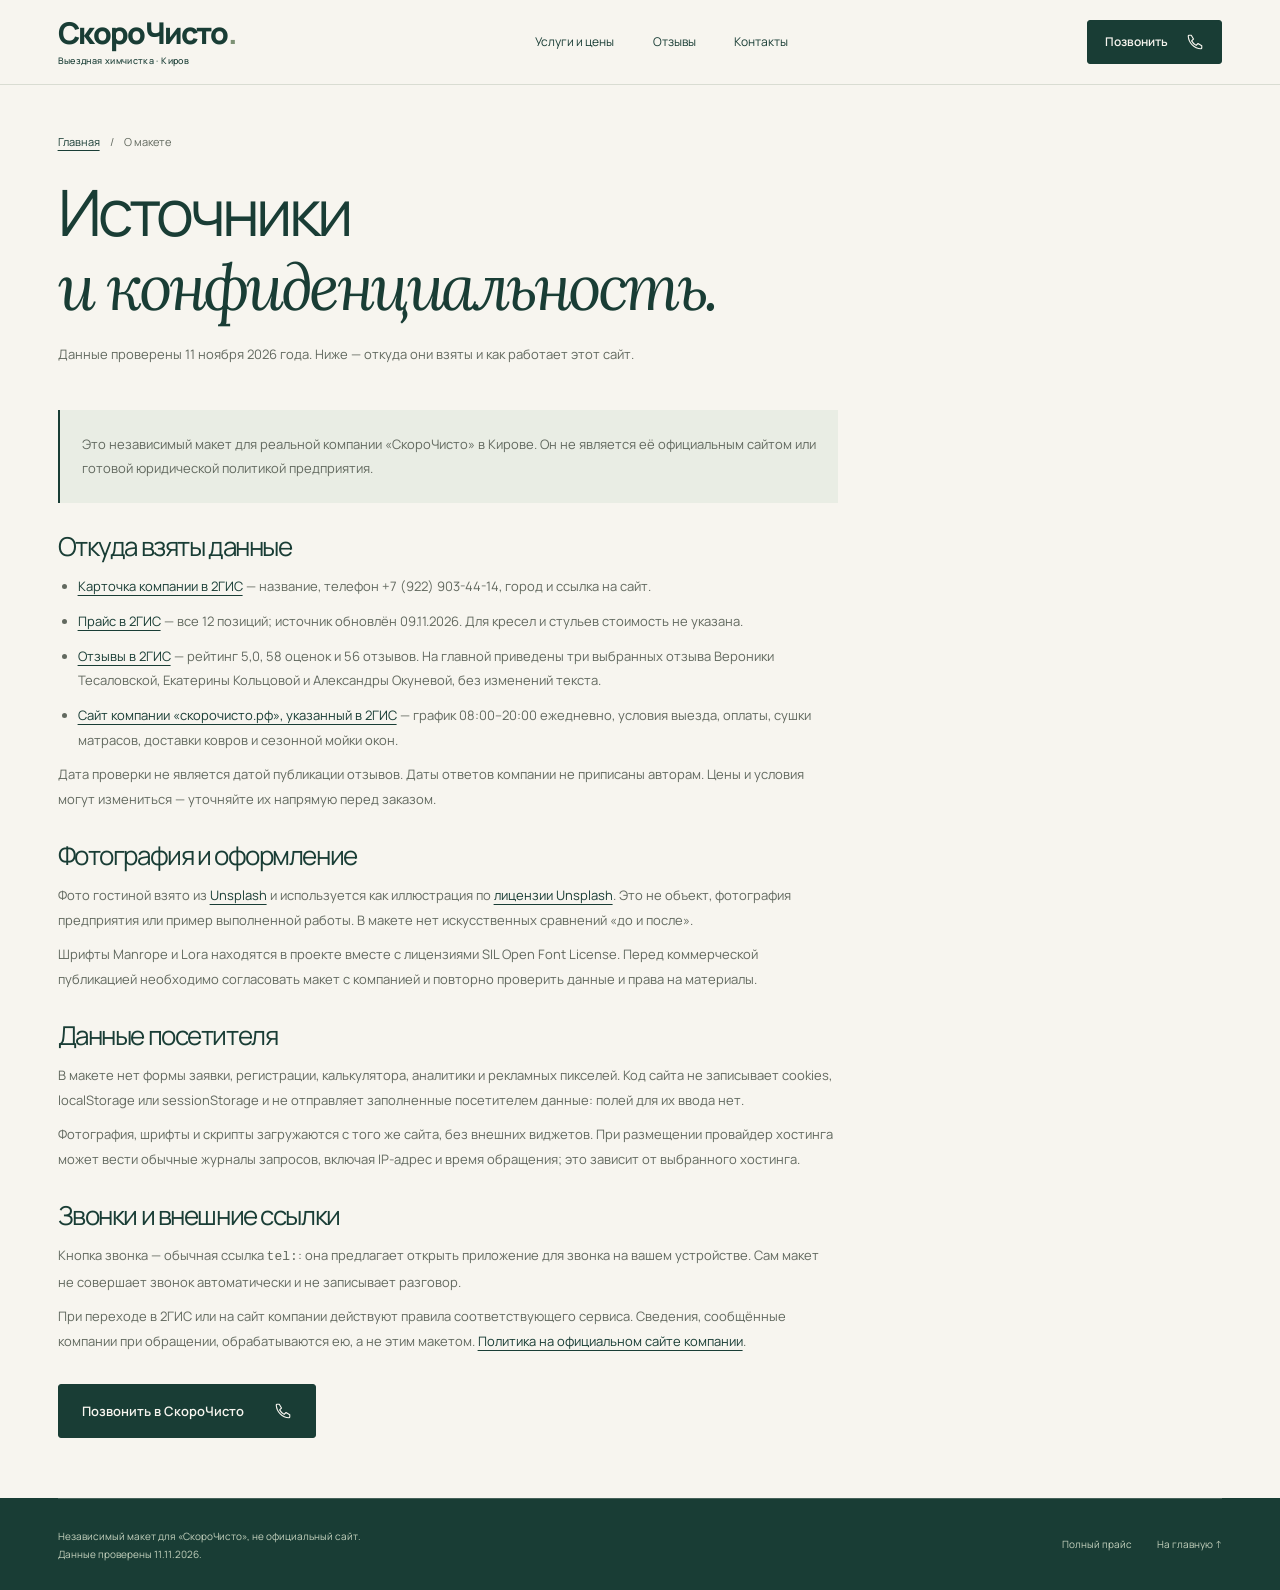
==== privacy.html @ 4e185838 "Add files via upload" ====
<!doctype html>
<html lang="ru">
  <head>
    <meta charset="utf-8" />
    <meta name="viewport" content="width=device-width, initial-scale=1" />
    <meta name="theme-color" content="#193D35" />
    <meta name="description" content="Источники цен, контактов и отзывов СкороЧисто. Техническое описание независимого макета без форм, аналитики и регистрации." />
    <meta property="og:type" content="website" />
    <meta property="og:locale" content="ru_RU" />
    <meta property="og:title" content="СкороЧисто — источники и конфиденциальность макета" />
    <meta property="og:description" content="Данные из 2ГИС и сайта компании, проверенные 11.11.2026. Независимый макет, не официальный сайт." />
    <title>Источники и конфиденциальность — СкороЧисто · Макет</title>
    <link rel="icon" href="favicon.svg" type="image/svg+xml" />
    <link rel="apple-touch-icon" href="assets/images/apple-touch-icon.png" />
    <link rel="preload" href="assets/fonts/manrope-cyrillic.woff2" as="font" type="font/woff2" crossorigin />
    <link rel="stylesheet" href="css/styles.css" />
    <script src="js/config.js" defer></script>
    <script src="js/app.js" defer></script>
  </head>
  <body>
    <a class="skip-link" href="#main">Перейти к содержимому</a>
    <svg class="icon-sprite" xmlns="http://www.w3.org/2000/svg" aria-hidden="true"><symbol id="i-phone" viewBox="0 0 24 24"><path d="m7 3 3 5-2.5 2.5a15 15 0 0 0 6 6L16 14l5 3v3a1 1 0 0 1-1 1A18 18 0 0 1 3 4a1 1 0 0 1 1-1Z" /></symbol></svg>
    <header class="site-header" id="top"><div class="container header__inner"><a class="brand" href="index.html"><span class="brand__word">СкороЧисто<span class="brand__dot">.</span></span><span class="brand__caption">Выездная химчистка · Киров</span></a><nav class="desktop-nav" aria-label="Основная навигация"><a href="index.html#prices">Услуги и цены</a><a href="index.html#reviews">Отзывы</a><a href="index.html#contacts">Контакты</a></nav><a class="button button--small header__cta" href="tel:+79229034414" data-call aria-label="Позвонить по номеру +7 (922) 903-44-14"><span>Позвонить</span><svg class="icon" aria-hidden="true"><use href="#i-phone" /></svg></a><button class="menu-toggle" type="button" aria-label="Открыть меню" aria-expanded="false" aria-controls="mobile-menu" hidden><span></span><span></span></button></div></header>
    <dialog class="mobile-menu" id="mobile-menu" aria-label="Навигация"><div class="mobile-menu__top"><span class="brand__word">СкороЧисто.</span><button class="close-button" type="button" data-dialog-close aria-label="Закрыть меню" autofocus>×</button></div><nav aria-label="Мобильная навигация"><a href="index.html#prices">Услуги и цены<span>01</span></a><a href="index.html#reviews">Отзывы<span>02</span></a><a href="index.html#contacts">Контакты<span>03</span></a></nav><a class="button" href="tel:+79229034414" data-call aria-label="Позвонить по номеру +7 (922) 903-44-14">Позвонить<svg class="icon" aria-hidden="true"><use href="#i-phone" /></svg></a><p class="small-note">Киров · ежедневно, 08:00–20:00</p></dialog>

    <main class="container" id="main">
      <section class="page-intro" aria-labelledby="privacy-title"><nav class="breadcrumb" aria-label="Хлебные крошки"><a href="index.html">Главная</a><span aria-hidden="true">/</span><span aria-current="page">О макете</span></nav><h1 id="privacy-title">Источники<br /><em>и конфиденциаль&shy;ность.</em></h1><p>Данные проверены 11 ноября 2026 года. Ниже — откуда они взяты и как работает этот сайт.</p></section>
      <div class="legal-content">
        <p class="legal-notice">Это независимый макет для реальной компании «СкороЧисто» в Кирове. Он не является её официальным сайтом или готовой юридической политикой предприятия.</p>
        <section id="sources" aria-labelledby="sources-title"><h2 id="sources-title">Откуда взяты данные</h2><ul><li><a href="https://2gis.ru/kirov/firm/70000001065498723" target="_blank" rel="noopener noreferrer">Карточка компании в 2ГИС</a> — название, телефон +7 (922) 903-44-14, город и ссылка на сайт.</li><li><a href="https://2gis.ru/kirov/firm/70000001065498723/tab/prices" target="_blank" rel="noopener noreferrer">Прайс в 2ГИС</a> — все 12 позиций; источник обновлён 09.11.2026. Для кресел и стульев стоимость не указана.</li><li><a href="https://2gis.ru/kirov/firm/70000001065498723/tab/reviews" target="_blank" rel="noopener noreferrer">Отзывы в 2ГИС</a> — рейтинг 5,0, 58 оценок и 56 отзывов. На главной приведены три выбранных отзыва Вероники Тесаловской, Екатерины Кольцовой и Александры Окуневой, без изменений текста.</li><li><a href="https://xn--h1admabjefj1c.xn--p1ai/" target="_blank" rel="noopener noreferrer">Сайт компании «скорочисто.рф», указанный в 2ГИС</a> — график 08:00–20:00 ежедневно, условия выезда, оплаты, сушки матрасов, доставки ковров и сезонной мойки окон.</li></ul><p>Дата проверки не является датой публикации отзывов. Даты ответов компании не приписаны авторам. Цены и условия могут измениться — уточняйте их напрямую перед заказом.</p></section>
        <section aria-labelledby="photo-title"><h2 id="photo-title">Фотография и оформление</h2><p>Фото гостиной взято из <a href="https://images.unsplash.com/photo-1600210492486-724fe5c67fb0" target="_blank" rel="noopener noreferrer">Unsplash</a> и используется как иллюстрация по <a href="https://unsplash.com/license" target="_blank" rel="noopener noreferrer">лицензии Unsplash</a>. Это не объект, фотография предприятия или пример выполненной работы. В макете нет искусственных сравнений «до и после».</p><p>Шрифты Manrope и Lora находятся в проекте вместе с лицензиями SIL Open Font License. Перед коммерческой публикацией необходимо согласовать макет с компанией и повторно проверить данные и права на материалы.</p></section>
        <section aria-labelledby="data-title"><h2 id="data-title">Данные посетителя</h2><p>В макете нет формы заявки, регистрации, калькулятора, аналитики и рекламных пикселей. Код сайта не записывает cookies, localStorage или sessionStorage и не отправляет заполненные посетителем данные: полей для их ввода нет.</p><p>Фотография, шрифты и скрипты загружаются с того же сайта, без внешних виджетов. При размещении провайдер хостинга может вести обычные журналы запросов, включая IP-адрес и время обращения; это зависит от выбранного хостинга.</p></section>
        <section aria-labelledby="links-title"><h2 id="links-title">Звонки и внешние ссылки</h2><p>Кнопка звонка — обычная ссылка <code>tel:</code>: она предлагает открыть приложение для звонка на вашем устройстве. Сам макет не совершает звонок автоматически и не записывает разговор.</p><p>При переходе в 2ГИС или на сайт компании действуют правила соответствующего сервиса. Сведения, сообщённые компании при обращении, обрабатываются ею, а не этим макетом. <a href="https://xn--h1admabjefj1c.xn--p1ai/privacy" target="_blank" rel="noopener noreferrer">Политика на официальном сайте компании</a>.</p></section>
        <a class="button" href="tel:+79229034414" data-call aria-label="Позвонить в СкороЧисто по номеру +7 (922) 903-44-14">Позвонить в СкороЧисто<svg class="icon" aria-hidden="true"><use href="#i-phone" /></svg></a>
      </div>
    </main>
    <footer class="site-footer"><div class="container footer__inner"><p>Независимый макет для «СкороЧисто», не официальный сайт.<br />Данные проверены 11.11.2026.</p><div class="footer__links"><a href="services.html">Полный прайс</a><a href="index.html">На главную ↑</a></div></div></footer>
  </body>
</html>
---- css/styles.css ----
@font-face {
  font-family: Manrope;
  font-style: normal;
  font-weight: 400 800;
  font-display: swap;
  src: url("../assets/fonts/manrope-cyrillic.woff2") format("woff2");
  unicode-range: U+0301, U+0400-045F, U+0490-0491, U+04B0-04B1, U+2116;
}
@font-face {
  font-family: Manrope;
  font-style: normal;
  font-weight: 400 800;
  font-display: swap;
  src: url("../assets/fonts/manrope-latin.woff2") format("woff2");
  unicode-range: U+0000-00FF, U+0131, U+0152-0153, U+02BB-02BC, U+02C6, U+02DA, U+02DC, U+0304, U+0308, U+0329, U+2000-206F, U+20AC, U+2122, U+2191, U+2193, U+2212, U+2215, U+FEFF, U+FFFD;
}
@font-face {
  font-family: Lora;
  font-style: italic;
  font-weight: 400;
  font-display: swap;
  src: url("../assets/fonts/lora-italic-cyrillic.woff2") format("woff2");
  unicode-range: U+0301, U+0400-045F, U+0490-0491, U+04B0-04B1, U+2116;
}
@font-face {
  font-family: Lora;
  font-style: italic;
  font-weight: 400;
  font-display: swap;
  src: url("../assets/fonts/lora-italic-latin.woff2") format("woff2");
  unicode-range: U+0000-00FF, U+0131, U+0152-0153, U+02BB-02BC, U+02C6, U+02DA, U+02DC, U+0304, U+0308, U+0329, U+2000-206F, U+20AC, U+2122, U+2191, U+2193, U+2212, U+2215, U+FEFF, U+FFFD;
}

:root {
  --milk: #f7f5ef;
  --green: #193d35;
  --sage: #a8b9a3;
  --graphite: #282c29;
  --muted: #62695f;
  --line: #d9dcd2;
  --light-sage: #e9ede4;
  --page-gutter: clamp(20px, 4.5vw, 64px);
  color-scheme: light;
}

*, *::before, *::after { box-sizing: border-box; }
html { scroll-behavior: smooth; scroll-padding-top: 104px; -webkit-tap-highlight-color: transparent; }
body { margin: 0; color: var(--graphite); background: var(--milk); font-family: Manrope, "Segoe UI", sans-serif; font-size: 15px; line-height: 1.65; -webkit-font-smoothing: antialiased; }
body.dialog-open { overflow: hidden; }
button { font: inherit; color: inherit; cursor: pointer; }
button, a { touch-action: manipulation; }
a { color: inherit; text-decoration: none; }
img { display: block; max-width: 100%; height: auto; }
svg { display: block; }
figure, blockquote, p, h1, h2, h3 { margin: 0; }
[hidden] { display: none !important; }
::selection { color: var(--milk); background: var(--green); }
:focus-visible { outline: 2px solid var(--green); outline-offset: 5px; }
.contact-section :focus-visible, .site-footer :focus-visible { outline-color: var(--sage); }
.container { width: calc(100% - var(--page-gutter) * 2); max-width: 1200px; margin-inline: auto; }
.section { padding-block: 64px; }
.icon-sprite { position: absolute; width: 0; height: 0; overflow: hidden; }
.icon { width: 22px; height: 22px; flex-shrink: 0; fill: none; stroke: currentColor; stroke-width: 1.5; stroke-linecap: round; stroke-linejoin: round; }
.sr-only { position: absolute; width: 1px; height: 1px; overflow: hidden; clip-path: inset(50%); white-space: nowrap; }
.skip-link { position: fixed; top: 12px; left: 16px; z-index: 100; padding: 12px 20px; color: var(--milk); background: var(--green); transform: translateY(-150%); }
.skip-link:focus { transform: translateY(0); }
.eyebrow { color: var(--green); font-size: 10px; font-weight: 600; line-height: 1.6; letter-spacing: .13em; text-transform: uppercase; }
.status-dot { width: 6px; height: 6px; flex-shrink: 0; border-radius: 50%; background: var(--green); }
h1, h2 { color: var(--green); font-weight: 400; letter-spacing: -.055em; }
h2 { font-size: clamp(32px, 3.7vw, 46px); line-height: 1.2; }
h1 em, h2 em { font-family: Lora, Georgia, serif; font-weight: 400; }
h3 { color: var(--green); font-size: 19px; font-weight: 600; line-height: 1.4; letter-spacing: -.035em; }
.button { display: inline-flex; align-items: center; justify-content: space-between; gap: 30px; min-height: 54px; padding: 15px 23px; border: 1px solid var(--green); border-radius: 3px; color: var(--milk); background: var(--green); font-size: 13px; font-weight: 600; line-height: 1.4; transition: background .2s, transform .2s; }
.button:hover { background: #285147; transform: translateY(-2px); }
.button--small { min-height: 44px; padding: 11px 17px; font-size: 12px; gap: 18px; }
.button .icon { width: 18px; height: 18px; }
.text-link { display: inline-flex; align-items: center; gap: 15px; min-height: 44px; width: fit-content; max-width: 100%; color: var(--green); font-size: 12px; font-weight: 600; line-height: 1.5; }
.text-link .icon { width: 17px; height: 17px; }
.text-link:hover, .review__source:hover { text-decoration: underline; text-underline-offset: 5px; }
.small-note { color: var(--muted); font-size: 11px; line-height: 1.8; }

/* The three navigation links remain available even without JavaScript. */
.site-header { position: sticky; top: 0; z-index: 30; border-bottom: 1px solid var(--line); background: var(--milk); }
.header__inner { display: flex; align-items: center; justify-content: space-between; gap: 24px; min-height: 84px; }
.brand { display: flex; flex-direction: column; align-items: flex-start; flex-shrink: 0; color: var(--green); }
.brand__word { font-size: 30px; font-weight: 800; line-height: 1.1; letter-spacing: -.06em; }
.brand__dot { color: #7d9174; }
.brand__caption { margin-top: 5px; font-size: 9px; font-weight: 500; letter-spacing: .04em; }
.desktop-nav { display: flex; align-items: center; gap: clamp(20px, 3vw, 42px); }
.desktop-nav a { display: flex; align-items: center; min-height: 44px; color: var(--green); font-size: 12px; }
.desktop-nav a:hover { text-decoration: underline; text-underline-offset: 6px; }
.menu-toggle { display: none; width: 42px; height: 42px; flex-shrink: 0; padding: 10px; border: 1px solid var(--line); border-radius: 50%; background: transparent; }
.menu-toggle span { display: block; height: 1px; margin-block: 6px; background: var(--green); }

.hero { display: grid; grid-template-columns: minmax(0, 1fr) minmax(0, 1fr); align-items: center; gap: 48px; padding-top: 36px; padding-bottom: 48px; }
.hero__eyebrow { display: flex; align-items: center; gap: 10px; margin-bottom: 24px; }
.hero h1 { font-size: clamp(38px, 5.3vw, 68px); line-height: 1.1; }
.hero__description { margin-top: 24px; color: var(--muted); font-size: 14px; line-height: 1.85; }
.hero__actions { display: flex; flex-wrap: wrap; align-items: center; gap: 25px; margin-top: 26px; }
.hero__rating { display: flex; align-items: center; gap: 13px; width: fit-content; min-height: 44px; margin-top: 30px; color: var(--green); }
.hero__rating .icon { width: 21px; height: 21px; fill: var(--green); }
.hero__rating strong { font-size: 25px; font-weight: 500; letter-spacing: -.04em; }
.hero__rating > span { font-size: 12px; line-height: 1.5; }
.hero__rating small { display: block; margin-top: 2px; color: var(--muted); font-size: 10px; }
.hero__visual { min-width: 0; }
.hero__photo { position: relative; aspect-ratio: 1.34; overflow: hidden; border-radius: 115px 3px 3px; background: #dedbd1; }
.hero__photo img { width: 100%; height: 100%; object-fit: cover; object-position: 60% 60%; }
.hero__price { position: absolute; right: 20px; bottom: 20px; padding: 18px 23px; color: var(--green); background: var(--milk); }
.hero__price span { display: block; font-size: 10px; }
.hero__price strong { display: block; margin-top: 4px; font-size: 25px; font-weight: 500; letter-spacing: -.04em; }
.hero__visual figcaption { margin-top: 9px; color: var(--muted); font-size: 10px; text-align: right; }

.section-heading { display: flex; align-items: flex-end; justify-content: space-between; gap: 25px; margin-bottom: 28px; }
.section-heading .eyebrow { margin-bottom: 12px; }
.source-link { color: #4d604c; font-size: 11px; }
.prices-section { background: var(--light-sage); }
.services-grid { display: grid; grid-template-columns: repeat(4, minmax(0, 1fr)); gap: 16px; }
.service-card { display: block; min-width: 0; padding: 24px; border: 1px solid #cbd4c5; border-radius: 3px; background: var(--milk); transition: border-color .2s, transform .2s; }
.service-card:hover { border-color: var(--green); transform: translateY(-3px); }
.service-card__top { display: flex; align-items: center; justify-content: space-between; color: #5a7051; }
.service-card__top .icon { width: 31px; height: 31px; }
.service-card__top span { font-size: 10px; }
.service-card h3 { margin-top: 21px; }
.service-card__price { margin-top: 8px; color: var(--green); font-size: clamp(22px, 2.1vw, 28px); font-weight: 500; line-height: 1.4; letter-spacing: -.045em; white-space: nowrap; }
.service-card__price small { margin-left: 4px; font-size: 14px; letter-spacing: -.02em; }
.service-card__description { margin-top: 12px; color: var(--muted); font-size: 12px; line-height: 1.8; }
.section-footnote { display: flex; align-items: center; justify-content: space-between; gap: 24px; margin-top: 22px; }
.section-footnote > .text-link { flex-shrink: 0; }

.reviews-grid { display: grid; grid-template-columns: repeat(3, minmax(0, 1fr)); gap: 28px; }
.review { display: flex; flex-direction: column; padding-right: 28px; border-right: 1px solid var(--line); }
.review:last-child { padding-right: 0; border-right: 0; }
.review__quote-mark { height: 30px; color: #8b9e82; font-family: Lora, Georgia, serif; font-size: 51px; line-height: 1; }
.review blockquote { flex: 1; margin-top: 12px; color: var(--green); font-size: 14px; line-height: 1.85; }
.review figcaption { margin-top: 20px; }
.review figcaption strong { display: block; color: var(--green); font-size: 12px; font-weight: 600; }
.review__source { display: inline-flex; align-items: center; min-height: 44px; color: var(--muted); font-size: 11px; }
.reviews__note { margin-top: 20px; }

.contact-section { color: var(--milk); background: var(--green); }
.contact-layout { display: grid; grid-template-columns: minmax(0, 1fr) minmax(0, 1fr); align-items: center; gap: 70px; }
.contact-intro .eyebrow { margin-bottom: 17px; color: #c0cfb8; }
.contact-intro h2 { color: var(--milk); }
.contact-intro h2 em { color: #cbd7c3; }
.contact-intro > p:last-child { margin-top: 20px; color: #d2dccb; font-size: 12px; line-height: 1.9; }
.contact-details { min-width: 0; }
.contact-phone { display: block; width: fit-content; max-width: 100%; color: var(--milk); font-size: clamp(25px, 3.25vw, 43px); line-height: 1.4; letter-spacing: -.055em; white-space: nowrap; }
.contact-phone:hover { text-decoration: underline; text-underline-offset: 7px; }
.contact-details dl { display: grid; grid-template-columns: repeat(2, minmax(0, 1fr)); gap: 20px; margin: 22px 0 0; padding-top: 20px; border-top: 1px solid rgb(247 245 239 / 24%); }
.contact-details dt { margin-bottom: 5px; color: #bdcdb6; font-size: 10px; }
.contact-details dd { margin: 0; color: var(--milk); font-size: 12px; line-height: 1.8; overflow-wrap: anywhere; }
.contact-payment { margin-top: 16px; color: #d2dccb; font-size: 11px; }
.contact-links { display: flex; flex-wrap: wrap; gap: 10px 25px; margin-top: 8px; }
.contact-links .text-link { color: var(--milk); font-size: 11px; }
.site-footer { color: #c5d2be; background: var(--green); }
.footer__inner { display: flex; align-items: center; justify-content: space-between; gap: 25px; padding-block: 24px; border-top: 1px solid rgb(247 245 239 / 20%); }
.footer__inner p { font-size: 10px; line-height: 1.8; }
.footer__links { display: flex; flex-wrap: wrap; gap: 8px 25px; }
.footer__links a { display: inline-flex; align-items: center; min-height: 44px; font-size: 10px; }
.footer__links a:hover { color: var(--milk); text-decoration: underline; text-underline-offset: 5px; }

/* One native dialog, no forms, service modals or calculator. */
dialog { color: var(--graphite); background: var(--milk); }
dialog::backdrop { background: rgb(14 33 28 / 55%); }
.mobile-menu { position: fixed; inset: 0 0 0 auto; width: min(390px, 100%); max-width: 100%; height: 100dvh; max-height: 100dvh; margin: 0; padding: 24px; border: 0; overscroll-behavior: contain; }
.mobile-menu__top { display: flex; align-items: center; justify-content: space-between; gap: 16px; }
.mobile-menu__top .brand__word { font-size: 25px; }
.close-button { display: grid; width: 44px; height: 44px; flex-shrink: 0; padding: 0; border: 1px solid var(--line); border-radius: 50%; color: var(--green); background: transparent; font-size: 27px; line-height: 1; place-items: center; }
.close-button:hover { background: var(--light-sage); }
.mobile-menu nav { display: grid; margin-block: 36px; }
.mobile-menu nav > a { display: flex; align-items: center; justify-content: space-between; gap: 15px; padding-block: 17px; border-bottom: 1px solid var(--line); color: var(--green); font-size: 24px; letter-spacing: -.045em; }
.mobile-menu nav > a span { font-size: 10px; letter-spacing: 0; }
.mobile-menu > .button { width: 100%; }
.mobile-menu > .small-note { margin-top: 18px; }
.mobile-cta { display: none; }

/* The old service URL now holds the complete, sourced price list. */
.page-intro { padding-top: 48px; padding-bottom: 34px; }
.breadcrumb { display: flex; flex-wrap: wrap; gap: 10px; margin-bottom: 24px; color: var(--muted); font-size: 11px; }
.breadcrumb a { color: var(--green); text-decoration: underline; text-underline-offset: 4px; }
.page-intro .eyebrow { margin-bottom: 16px; }
.page-intro h1 { font-size: clamp(36px, 5vw, 64px); line-height: 1.15; overflow-wrap: anywhere; hyphens: auto; }
.page-intro > p:last-child { max-width: 680px; margin-top: 20px; color: var(--muted); font-size: 13px; }
.full-prices { display: grid; grid-template-columns: minmax(0, 1.8fr) minmax(0, 1fr); align-items: start; gap: 48px; padding-bottom: 60px; }
.price-table { width: 100%; border-collapse: collapse; table-layout: fixed; font-variant-numeric: tabular-nums; }
.price-table th, .price-table td { padding: 15px 0; border-bottom: 1px solid var(--line); text-align: left; }
.price-table thead th { color: var(--muted); font-size: 11px; font-weight: 500; }
.price-table thead th:last-child { width: 150px; text-align: right; }
.price-table tbody th { padding-right: 22px; color: var(--green); font-size: 13px; font-weight: 500; overflow-wrap: anywhere; }
.price-table td { color: var(--green); font-size: 17px; line-height: 1.5; text-align: right; white-space: nowrap; }
.price-table .price-table__group th { padding-top: 26px; color: #556b4d; font-size: 11px; font-weight: 700; letter-spacing: .04em; scroll-margin-top: 105px; }
.price-table .price-unlisted { color: var(--muted); font-size: 11px; white-space: normal; }
.price-notes { padding: 27px; border: 1px solid var(--line); background: var(--light-sage); }
.price-notes h2 { font-size: 25px; }
.price-notes h3 { margin-top: 24px; font-size: 13px; }
.price-notes p { margin-top: 10px; color: var(--muted); font-size: 12px; line-height: 1.9; }
.price-notes .button { width: 100%; margin-top: 24px; }
.price-notes .text-link { margin-top: 8px; font-size: 11px; }
.price-notes .small-note { margin-top: 20px; font-size: 10px; }
.legal-content { max-width: 780px; padding-bottom: 60px; }
.legal-notice { padding: 22px; border-left: 2px solid var(--green); color: var(--green); background: var(--light-sage); font-size: 13px; }
.legal-content section { margin-top: 28px; }
.legal-content h2 { margin-bottom: 12px; font-size: 26px; }
.legal-content p, .legal-content li { margin-top: 10px; color: var(--muted); font-size: 13px; line-height: 1.9; }
.legal-content ul { margin: 0; padding-left: 20px; }
.legal-content a { color: var(--green); text-decoration: underline; text-underline-offset: 4px; overflow-wrap: anywhere; }
.legal-content > .button { margin-top: 30px; color: var(--milk); text-decoration: none; }

@media (max-width: 1000px) {
  .header__inner { gap: 18px; }
  .brand__word { font-size: 27px; }
  .desktop-nav { gap: 20px; }
  .desktop-nav a { font-size: 11px; }
  .hero { gap: 30px; }
  .hero__eyebrow { font-size: 9px; }
  .hero__description { font-size: 13px; }
  .hero__photo { border-top-left-radius: 85px; }
  .services-grid { grid-template-columns: repeat(2, minmax(0, 1fr)); }
  .service-card__price { font-size: 27px; }
  .reviews-grid { gap: 22px; }
  .review { padding-right: 22px; }
  .contact-layout { gap: 35px; }
  .full-prices { gap: 28px; }
  .price-notes { padding: 23px; }
}
@media (max-width: 760px) {
  :root { --page-gutter: 24px; }
  html { scroll-padding-top: 94px; }
  .header__inner { justify-content: flex-start; gap: 12px; min-height: 76px; }
  .brand__word { font-size: 27px; }
  .header__cta { justify-content: center; width: 44px; height: 44px; margin-left: auto; padding: 11px; }
  .header__cta > span { display: none; }
  .header__cta .icon { width: 19px; height: 19px; }
  .desktop-nav { display: none; }
  html:not(.has-js) .header__inner { flex-wrap: wrap; padding-block: 14px; }
  html:not(.has-js) .desktop-nav { order: 3; display: flex; flex-wrap: wrap; width: 100%; gap: 5px 20px; }
  html:not(.has-js) .desktop-nav a { font-size: 12px; }
  .menu-toggle:not([hidden]) { display: block; }
  .hero { grid-template-columns: minmax(0, 1fr); gap: 28px; padding-top: 30px; padding-bottom: 34px; }
  .hero__eyebrow { margin-bottom: 18px; }
  .hero h1 { font-size: clamp(40px, 7.8vw, 58px); }
  .hero__description { margin-top: 19px; }
  .hero__actions { gap: 23px; margin-top: 21px; }
  .hero__rating { margin-top: 20px; }
  .hero__photo { aspect-ratio: 1.7; border-top-left-radius: 80px; }
  .hero__price { right: 16px; bottom: 16px; padding: 14px 18px; }
  .hero__price strong { font-size: 22px; }
  .section { padding-block: 42px; }
  .section-heading { flex-direction: column; align-items: flex-start; gap: 12px; margin-bottom: 22px; }
  .section-heading .eyebrow { margin-bottom: 10px; }
  .section-footnote { flex-direction: column; align-items: flex-start; gap: 7px; margin-top: 18px; }
  .services-grid { gap: 12px; }
  .service-card { padding: 20px; }
  .service-card h3 { margin-top: 16px; }
  .service-card__description { margin-top: 10px; }
  .reviews-grid { grid-template-columns: minmax(0, 1fr); gap: 22px; }
  .review { padding: 0 0 22px; border-right: 0; border-bottom: 1px solid var(--line); }
  .review:last-child { padding-bottom: 0; border-bottom: 0; }
  .review blockquote { margin-top: 8px; font-size: 14px; }
  .review figcaption { margin-top: 14px; }
  .reviews__note { margin-top: 16px; }
  .contact-layout { grid-template-columns: minmax(0, 1fr); gap: 28px; }
  .contact-intro > p:last-child { margin-top: 16px; }
  .contact-phone { font-size: clamp(28px, 5.4vw, 39px); }
  .footer__inner { flex-direction: column; align-items: flex-start; gap: 10px; padding-block: 22px 30px; }
  .footer__links { gap: 5px 22px; }
  .mobile-cta:not([hidden]) { position: fixed; inset: auto 0 0; z-index: 25; display: grid; grid-template-columns: 1fr 1.35fr; gap: 9px; padding: 9px 16px calc(9px + env(safe-area-inset-bottom)); border-top: 1px solid var(--line); background: var(--milk); transform: translateY(110%); transition: transform .25s; }
  .mobile-cta.is-visible { transform: translateY(0); }
  .mobile-cta a { display: flex; align-items: center; justify-content: center; gap: 15px; min-height: 46px; border: 1px solid var(--green); border-radius: 3px; color: var(--green); font-size: 12px; font-weight: 600; }
  .mobile-cta a:last-child { color: var(--milk); background: var(--green); }
  .mobile-cta .icon { width: 17px; height: 17px; }
  .page-intro { padding-top: 32px; padding-bottom: 25px; }
  .page-intro h1 { font-size: clamp(34px, 6.8vw, 48px); }
  .full-prices { grid-template-columns: minmax(0, 1fr); gap: 30px; padding-bottom: 40px; }
  .legal-content { padding-bottom: 40px; }
}
@media (max-width: 500px) {
  :root { --page-gutter: 20px; }
  .brand__word { font-size: 25px; }
  .brand__caption { font-size: 8px; }
  .hero h1 { font-size: clamp(36px, 9.5vw, 46px); }
  .hero__actions { gap: 20px; }
  .hero__actions .button { padding-inline: 18px; font-size: 12px; gap: 22px; }
  .hero__actions .text-link { font-size: 11px; gap: 10px; }
  .hero__photo { aspect-ratio: 1.55; border-top-left-radius: 65px; }
  .hero__price { right: 13px; bottom: 13px; padding: 12px 15px; }
  .hero__price strong { font-size: 21px; }
  .service-card { padding: 17px; }
  .service-card h3 { font-size: 17px; }
  .service-card__price { font-size: clamp(21px, 5.8vw, 27px); }
  .service-card__price small { font-size: 12px; }
  .service-card__description { font-size: 11px; line-height: 1.8; }
  .contact-phone { font-size: clamp(24px, 6.7vw, 33px); }
  .contact-details dl { gap: 18px; }
  .contact-details dd { font-size: 11px; }
  .price-table thead th:last-child { width: 115px; }
  .price-table tbody th { padding-right: 12px; font-size: 12px; }
  .price-table td { font-size: 15px; }
  .price-notes { padding: 22px; }
  .legal-notice { padding: 18px; }
  .legal-content h2 { font-size: 24px; }
  .legal-content p, .legal-content li { font-size: 12px; }
}
@media (max-width: 360px) {
  :root { --page-gutter: 16px; }
  .header__inner { gap: 9px; }
  .brand__word { font-size: 23px; }
  .hero__eyebrow { font-size: 8px; }
  .hero__actions { gap: 16px; }
  .hero__actions .button { padding-inline: 15px; gap: 17px; }
  .hero__actions .text-link { font-size: 10px; }
  .service-card { padding: 14px; }
  .service-card__price { font-size: 21px; }
  .mobile-menu { padding: 20px; }
  .mobile-menu__top .brand__word { font-size: 23px; }
}
@media (prefers-reduced-motion: reduce) {
  html { scroll-behavior: auto; }
  *, *::before, *::after { animation: none !important; transition: none !important; scroll-behavior: auto !important; }
  .button:hover, .service-card:hover { transform: none; }
}
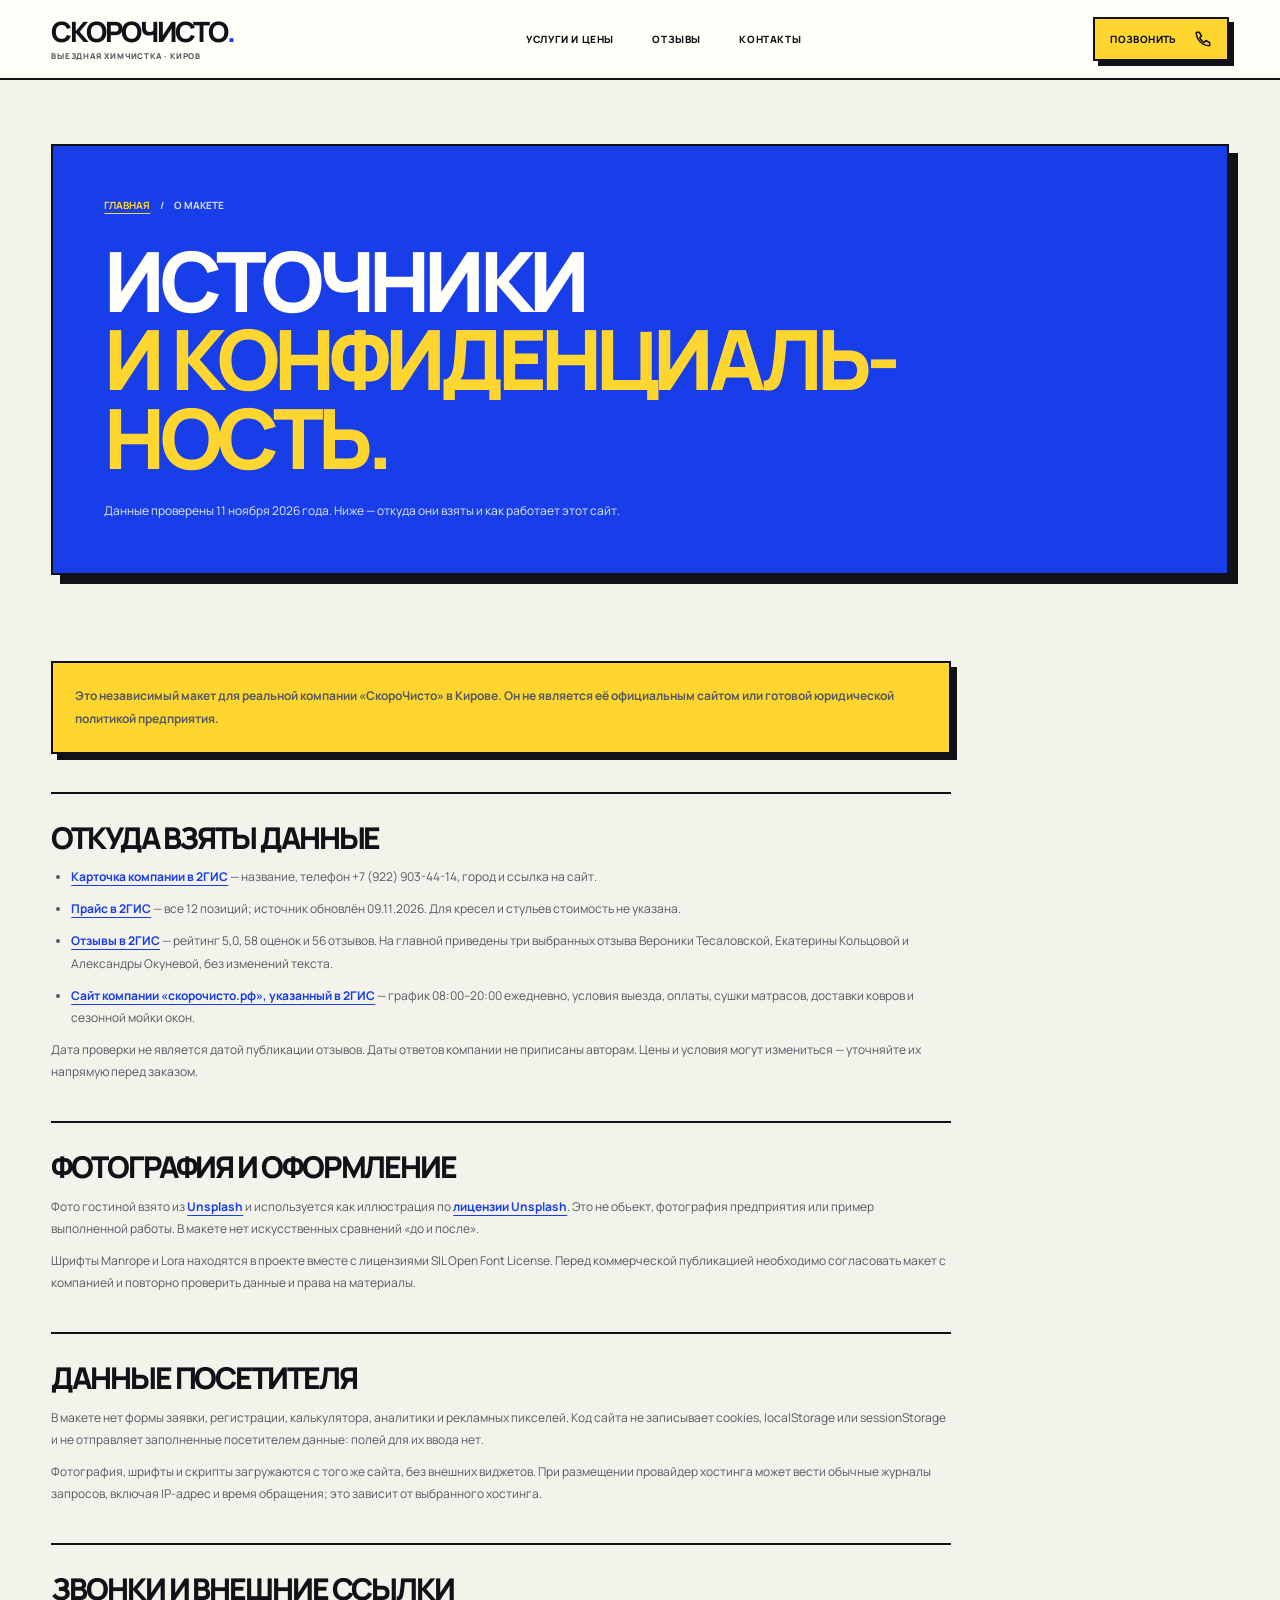
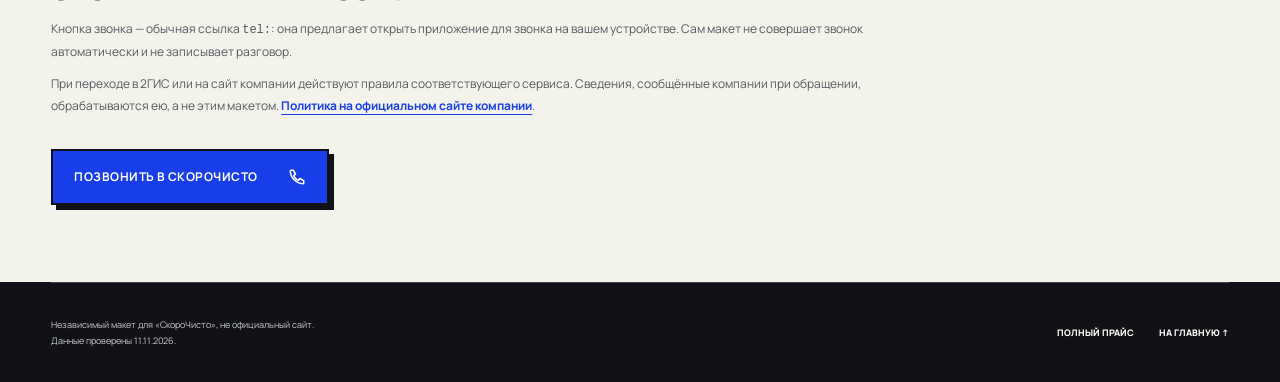
==== commit 6e6b605f: "Redesign SkoroChisto in bold service style" ====
--- a/privacy.html
+++ b/privacy.html
@@ -3,7 +3,7 @@
   <head>
     <meta charset="utf-8" />
     <meta name="viewport" content="width=device-width, initial-scale=1" />
-    <meta name="theme-color" content="#193D35" />
+    <meta name="theme-color" content="#173EE8" />
     <meta name="description" content="Источники цен, контактов и отзывов СкороЧисто. Техническое описание независимого макета без форм, аналитики и регистрации." />
     <meta property="og:type" content="website" />
     <meta property="og:locale" content="ru_RU" />
--- a/css/styles.css
+++ b/css/styles.css
@@ -6,6 +6,7 @@
   src: url("../assets/fonts/manrope-cyrillic.woff2") format("woff2");
   unicode-range: U+0301, U+0400-045F, U+0490-0491, U+04B0-04B1, U+2116;
 }
+
 @font-face {
   font-family: Manrope;
   font-style: normal;
@@ -14,306 +15,478 @@
   src: url("../assets/fonts/manrope-latin.woff2") format("woff2");
   unicode-range: U+0000-00FF, U+0131, U+0152-0153, U+02BB-02BC, U+02C6, U+02DA, U+02DC, U+0304, U+0308, U+0329, U+2000-206F, U+20AC, U+2122, U+2191, U+2193, U+2212, U+2215, U+FEFF, U+FFFD;
 }
-@font-face {
-  font-family: Lora;
-  font-style: italic;
-  font-weight: 400;
-  font-display: swap;
-  src: url("../assets/fonts/lora-italic-cyrillic.woff2") format("woff2");
-  unicode-range: U+0301, U+0400-045F, U+0490-0491, U+04B0-04B1, U+2116;
-}
-@font-face {
-  font-family: Lora;
-  font-style: italic;
-  font-weight: 400;
-  font-display: swap;
-  src: url("../assets/fonts/lora-italic-latin.woff2") format("woff2");
-  unicode-range: U+0000-00FF, U+0131, U+0152-0153, U+02BB-02BC, U+02C6, U+02DA, U+02DC, U+0304, U+0308, U+0329, U+2000-206F, U+20AC, U+2122, U+2191, U+2193, U+2212, U+2215, U+FEFF, U+FFFD;
-}
 
 :root {
-  --milk: #f7f5ef;
-  --green: #193d35;
-  --sage: #a8b9a3;
-  --graphite: #282c29;
-  --muted: #62695f;
-  --line: #d9dcd2;
-  --light-sage: #e9ede4;
-  --page-gutter: clamp(20px, 4.5vw, 64px);
+  --paper: #f3f2eb;
+  --white: #fffef8;
+  --ink: #111217;
+  --muted: #555961;
+  --blue: #173ee8;
+  --blue-dark: #102ba5;
+  --yellow: #ffd62f;
+  --red: #f04b37;
+  --sky: #b9e7ff;
+  --line: #111217;
+  --page-gutter: clamp(20px, 4vw, 64px);
+  --shadow: 7px 7px 0 var(--ink);
   color-scheme: light;
 }
 
 *, *::before, *::after { box-sizing: border-box; }
-html { scroll-behavior: smooth; scroll-padding-top: 104px; -webkit-tap-highlight-color: transparent; }
-body { margin: 0; color: var(--graphite); background: var(--milk); font-family: Manrope, "Segoe UI", sans-serif; font-size: 15px; line-height: 1.65; -webkit-font-smoothing: antialiased; }
+
+html {
+  min-width: 320px;
+  scroll-behavior: smooth;
+  scroll-padding-top: 96px;
+  -webkit-tap-highlight-color: transparent;
+}
+
+body {
+  min-width: 320px;
+  margin: 0;
+  overflow-x: hidden;
+  color: var(--ink);
+  background: var(--paper);
+  font-family: Manrope, "Segoe UI", sans-serif;
+  font-size: 15px;
+  line-height: 1.6;
+  -webkit-font-smoothing: antialiased;
+  text-rendering: optimizeLegibility;
+}
+
 body.dialog-open { overflow: hidden; }
-button { font: inherit; color: inherit; cursor: pointer; }
+button { color: inherit; font: inherit; cursor: pointer; }
 button, a { touch-action: manipulation; }
 a { color: inherit; text-decoration: none; }
 img { display: block; max-width: 100%; height: auto; }
 svg { display: block; }
 figure, blockquote, p, h1, h2, h3 { margin: 0; }
 [hidden] { display: none !important; }
-::selection { color: var(--milk); background: var(--green); }
-:focus-visible { outline: 2px solid var(--green); outline-offset: 5px; }
-.contact-section :focus-visible, .site-footer :focus-visible { outline-color: var(--sage); }
-.container { width: calc(100% - var(--page-gutter) * 2); max-width: 1200px; margin-inline: auto; }
-.section { padding-block: 64px; }
+
+::selection { color: var(--ink); background: var(--yellow); }
+:focus-visible { outline: 3px solid var(--red); outline-offset: 4px; }
+.contact-section :focus-visible, .site-footer :focus-visible { outline-color: var(--yellow); }
+
+.container {
+  width: min(calc(100% - var(--page-gutter) * 2), 1320px);
+  margin-inline: auto;
+}
+
+.section { padding-block: clamp(72px, 8vw, 118px); }
 .icon-sprite { position: absolute; width: 0; height: 0; overflow: hidden; }
-.icon { width: 22px; height: 22px; flex-shrink: 0; fill: none; stroke: currentColor; stroke-width: 1.5; stroke-linecap: round; stroke-linejoin: round; }
+.icon { width: 22px; height: 22px; flex-shrink: 0; fill: none; stroke: currentColor; stroke-width: 1.8; stroke-linecap: round; stroke-linejoin: round; }
 .sr-only { position: absolute; width: 1px; height: 1px; overflow: hidden; clip-path: inset(50%); white-space: nowrap; }
-.skip-link { position: fixed; top: 12px; left: 16px; z-index: 100; padding: 12px 20px; color: var(--milk); background: var(--green); transform: translateY(-150%); }
-.skip-link:focus { transform: translateY(0); }
-.eyebrow { color: var(--green); font-size: 10px; font-weight: 600; line-height: 1.6; letter-spacing: .13em; text-transform: uppercase; }
-.status-dot { width: 6px; height: 6px; flex-shrink: 0; border-radius: 50%; background: var(--green); }
-h1, h2 { color: var(--green); font-weight: 400; letter-spacing: -.055em; }
-h2 { font-size: clamp(32px, 3.7vw, 46px); line-height: 1.2; }
-h1 em, h2 em { font-family: Lora, Georgia, serif; font-weight: 400; }
-h3 { color: var(--green); font-size: 19px; font-weight: 600; line-height: 1.4; letter-spacing: -.035em; }
-.button { display: inline-flex; align-items: center; justify-content: space-between; gap: 30px; min-height: 54px; padding: 15px 23px; border: 1px solid var(--green); border-radius: 3px; color: var(--milk); background: var(--green); font-size: 13px; font-weight: 600; line-height: 1.4; transition: background .2s, transform .2s; }
-.button:hover { background: #285147; transform: translateY(-2px); }
-.button--small { min-height: 44px; padding: 11px 17px; font-size: 12px; gap: 18px; }
-.button .icon { width: 18px; height: 18px; }
-.text-link { display: inline-flex; align-items: center; gap: 15px; min-height: 44px; width: fit-content; max-width: 100%; color: var(--green); font-size: 12px; font-weight: 600; line-height: 1.5; }
-.text-link .icon { width: 17px; height: 17px; }
-.text-link:hover, .review__source:hover { text-decoration: underline; text-underline-offset: 5px; }
-.small-note { color: var(--muted); font-size: 11px; line-height: 1.8; }
-
-/* The three navigation links remain available even without JavaScript. */
-.site-header { position: sticky; top: 0; z-index: 30; border-bottom: 1px solid var(--line); background: var(--milk); }
-.header__inner { display: flex; align-items: center; justify-content: space-between; gap: 24px; min-height: 84px; }
-.brand { display: flex; flex-direction: column; align-items: flex-start; flex-shrink: 0; color: var(--green); }
-.brand__word { font-size: 30px; font-weight: 800; line-height: 1.1; letter-spacing: -.06em; }
-.brand__dot { color: #7d9174; }
-.brand__caption { margin-top: 5px; font-size: 9px; font-weight: 500; letter-spacing: .04em; }
-.desktop-nav { display: flex; align-items: center; gap: clamp(20px, 3vw, 42px); }
-.desktop-nav a { display: flex; align-items: center; min-height: 44px; color: var(--green); font-size: 12px; }
-.desktop-nav a:hover { text-decoration: underline; text-underline-offset: 6px; }
-.menu-toggle { display: none; width: 42px; height: 42px; flex-shrink: 0; padding: 10px; border: 1px solid var(--line); border-radius: 50%; background: transparent; }
-.menu-toggle span { display: block; height: 1px; margin-block: 6px; background: var(--green); }
-
-.hero { display: grid; grid-template-columns: minmax(0, 1fr) minmax(0, 1fr); align-items: center; gap: 48px; padding-top: 36px; padding-bottom: 48px; }
-.hero__eyebrow { display: flex; align-items: center; gap: 10px; margin-bottom: 24px; }
-.hero h1 { font-size: clamp(38px, 5.3vw, 68px); line-height: 1.1; }
-.hero__description { margin-top: 24px; color: var(--muted); font-size: 14px; line-height: 1.85; }
-.hero__actions { display: flex; flex-wrap: wrap; align-items: center; gap: 25px; margin-top: 26px; }
-.hero__rating { display: flex; align-items: center; gap: 13px; width: fit-content; min-height: 44px; margin-top: 30px; color: var(--green); }
-.hero__rating .icon { width: 21px; height: 21px; fill: var(--green); }
-.hero__rating strong { font-size: 25px; font-weight: 500; letter-spacing: -.04em; }
-.hero__rating > span { font-size: 12px; line-height: 1.5; }
-.hero__rating small { display: block; margin-top: 2px; color: var(--muted); font-size: 10px; }
-.hero__visual { min-width: 0; }
-.hero__photo { position: relative; aspect-ratio: 1.34; overflow: hidden; border-radius: 115px 3px 3px; background: #dedbd1; }
-.hero__photo img { width: 100%; height: 100%; object-fit: cover; object-position: 60% 60%; }
-.hero__price { position: absolute; right: 20px; bottom: 20px; padding: 18px 23px; color: var(--green); background: var(--milk); }
-.hero__price span { display: block; font-size: 10px; }
-.hero__price strong { display: block; margin-top: 4px; font-size: 25px; font-weight: 500; letter-spacing: -.04em; }
-.hero__visual figcaption { margin-top: 9px; color: var(--muted); font-size: 10px; text-align: right; }
-
-.section-heading { display: flex; align-items: flex-end; justify-content: space-between; gap: 25px; margin-bottom: 28px; }
-.section-heading .eyebrow { margin-bottom: 12px; }
-.source-link { color: #4d604c; font-size: 11px; }
-.prices-section { background: var(--light-sage); }
-.services-grid { display: grid; grid-template-columns: repeat(4, minmax(0, 1fr)); gap: 16px; }
-.service-card { display: block; min-width: 0; padding: 24px; border: 1px solid #cbd4c5; border-radius: 3px; background: var(--milk); transition: border-color .2s, transform .2s; }
-.service-card:hover { border-color: var(--green); transform: translateY(-3px); }
-.service-card__top { display: flex; align-items: center; justify-content: space-between; color: #5a7051; }
-.service-card__top .icon { width: 31px; height: 31px; }
-.service-card__top span { font-size: 10px; }
-.service-card h3 { margin-top: 21px; }
-.service-card__price { margin-top: 8px; color: var(--green); font-size: clamp(22px, 2.1vw, 28px); font-weight: 500; line-height: 1.4; letter-spacing: -.045em; white-space: nowrap; }
-.service-card__price small { margin-left: 4px; font-size: 14px; letter-spacing: -.02em; }
-.service-card__description { margin-top: 12px; color: var(--muted); font-size: 12px; line-height: 1.8; }
-.section-footnote { display: flex; align-items: center; justify-content: space-between; gap: 24px; margin-top: 22px; }
+
+.skip-link {
+  position: fixed;
+  top: 12px;
+  left: 16px;
+  z-index: 100;
+  padding: 12px 18px;
+  border: 2px solid var(--ink);
+  color: var(--ink);
+  background: var(--yellow);
+  box-shadow: 4px 4px 0 var(--ink);
+  font-weight: 800;
+  transform: translateY(-160%);
+}
+
+.skip-link:focus { transform: none; }
+
+.eyebrow {
+  color: var(--blue);
+  font-size: 10px;
+  font-weight: 800;
+  line-height: 1.4;
+  letter-spacing: .12em;
+  text-transform: uppercase;
+}
+
+.status-dot { width: 8px; height: 8px; flex-shrink: 0; border-radius: 50%; background: currentColor; }
+h1, h2 { font-weight: 800; line-height: .94; letter-spacing: -.07em; }
+h2 { font-size: clamp(42px, 5.3vw, 76px); }
+h1 em, h2 em { color: inherit; font: inherit; font-style: normal; }
+h3 { font-size: 20px; font-weight: 800; line-height: 1.15; letter-spacing: -.045em; }
+
+.button {
+  display: inline-flex;
+  min-height: 56px;
+  align-items: center;
+  justify-content: space-between;
+  gap: 30px;
+  padding: 14px 21px;
+  border: 2px solid var(--ink);
+  border-radius: 0;
+  color: var(--white);
+  background: var(--blue);
+  box-shadow: 5px 5px 0 var(--ink);
+  font-size: 12px;
+  font-weight: 800;
+  line-height: 1.3;
+  letter-spacing: .04em;
+  text-transform: uppercase;
+  transition: transform .18s ease, box-shadow .18s ease, background .18s ease;
+}
+
+.button:hover { background: var(--blue-dark); box-shadow: 2px 2px 0 var(--ink); transform: translate(3px, 3px); }
+.button--small { min-height: 44px; padding: 10px 15px; gap: 17px; font-size: 10px; }
+.button .icon { width: 18px; height: 18px; stroke-width: 2; }
+
+.text-link {
+  display: inline-flex;
+  width: fit-content;
+  max-width: 100%;
+  min-height: 44px;
+  align-items: center;
+  gap: 12px;
+  padding-bottom: 2px;
+  border-bottom: 2px solid currentColor;
+  color: var(--ink);
+  font-size: 11px;
+  font-weight: 800;
+  line-height: 1.45;
+  letter-spacing: .04em;
+  text-transform: uppercase;
+}
+
+.text-link .icon { width: 17px; height: 17px; transition: transform .2s; }
+.text-link:hover .icon { transform: translate(3px, -3px); }
+.small-note { color: var(--muted); font-size: 11px; line-height: 1.75; }
+
+.site-header {
+  position: sticky;
+  top: 0;
+  z-index: 30;
+  border-bottom: 2px solid var(--ink);
+  background: var(--white);
+}
+
+.header__inner { display: flex; min-height: 78px; align-items: center; justify-content: space-between; gap: 26px; }
+.brand { display: flex; flex-shrink: 0; flex-direction: column; align-items: flex-start; color: var(--ink); }
+.brand__word { font-size: 28px; font-weight: 800; line-height: .95; letter-spacing: -.075em; text-transform: uppercase; }
+.brand__dot { color: var(--blue); }
+.brand__caption { margin-top: 7px; color: var(--muted); font-size: 8px; font-weight: 800; line-height: 1; letter-spacing: .1em; text-transform: uppercase; }
+.desktop-nav { display: flex; align-items: center; gap: clamp(20px, 3vw, 44px); }
+.desktop-nav a { position: relative; display: flex; min-height: 44px; align-items: center; font-size: 10px; font-weight: 800; letter-spacing: .06em; text-transform: uppercase; }
+.desktop-nav a::after { position: absolute; right: 0; bottom: 6px; left: 0; height: 5px; z-index: -1; background: var(--yellow); transform: scaleX(0); transform-origin: right; transition: transform .2s; content: ""; }
+.desktop-nav a:hover::after { transform: scaleX(1); transform-origin: left; }
+.header__cta { color: var(--ink); background: var(--yellow); }
+.header__cta:hover { background: var(--red); }
+.menu-toggle { display: none; width: 44px; height: 44px; flex-shrink: 0; padding: 9px; border: 2px solid var(--ink); border-radius: 0; background: var(--yellow); box-shadow: 3px 3px 0 var(--ink); }
+.menu-toggle span { display: block; height: 2px; margin-block: 6px; background: var(--ink); }
+
+.service-strip {
+  overflow: hidden;
+  border-bottom: 2px solid var(--ink);
+  color: var(--white);
+  background: var(--ink);
+}
+
+.service-strip__track {
+  display: flex;
+  width: max-content;
+  min-height: 38px;
+  align-items: center;
+  gap: 24px;
+  padding-inline: 12px;
+  font-size: 9px;
+  font-weight: 800;
+  letter-spacing: .12em;
+  text-transform: uppercase;
+  animation: strip-move 24s linear infinite;
+}
+
+.service-strip__track b { color: var(--yellow); font-size: 13px; }
+@keyframes strip-move { to { transform: translateX(-50%); } }
+
+.hero {
+  display: grid;
+  grid-template-columns: minmax(0, 1.08fr) minmax(360px, .92fr);
+  align-items: center;
+  gap: clamp(28px, 4vw, 62px);
+  padding-top: clamp(44px, 6vw, 84px);
+  padding-bottom: clamp(72px, 8vw, 112px);
+}
+
+.hero__content {
+  position: relative;
+  z-index: 2;
+  padding: clamp(31px, 4.4vw, 66px);
+  border: 2px solid var(--ink);
+  color: var(--white);
+  background: var(--blue);
+  box-shadow: 10px 10px 0 var(--ink);
+}
+
+.hero__content::after {
+  position: absolute;
+  top: 22px;
+  right: 24px;
+  width: 20px;
+  height: 20px;
+  background: var(--yellow);
+  box-shadow: 12px 12px 0 var(--red);
+  transform: rotate(12deg);
+  content: "";
+}
+
+.hero__eyebrow { display: inline-flex; align-items: center; gap: 9px; margin-bottom: 28px; padding: 9px 11px; border: 2px solid var(--ink); color: var(--ink); background: var(--yellow); }
+.hero h1 { max-width: 720px; font-size: clamp(52px, 5.4vw, 82px); line-height: .9; text-transform: uppercase; }
+.hero h1 em { color: var(--yellow); }
+.hero__description { max-width: 560px; margin-top: 28px; color: rgb(255 254 248 / 88%); font-size: 14px; line-height: 1.75; }
+.hero__actions { display: flex; flex-wrap: wrap; align-items: center; gap: 26px; margin-top: 30px; }
+.hero__actions .button { color: var(--ink); background: var(--yellow); }
+.hero__actions .button:hover { background: var(--white); }
+.hero__actions .text-link { color: var(--white); }
+
+.hero__rating {
+  display: grid;
+  width: fit-content;
+  min-height: 62px;
+  align-items: center;
+  margin-top: 34px;
+  padding: 10px 14px;
+  border: 2px solid var(--ink);
+  color: var(--ink);
+  background: var(--white);
+  box-shadow: 4px 4px 0 var(--ink);
+  grid-template-columns: auto auto auto;
+  gap: 11px;
+}
+
+.hero__rating .icon { width: 20px; height: 20px; fill: var(--yellow); stroke-width: 2; }
+.hero__rating strong { font-size: 26px; font-weight: 800; line-height: 1; letter-spacing: -.06em; }
+.hero__rating > span { font-size: 10px; font-weight: 800; line-height: 1.25; text-transform: uppercase; }
+.hero__rating small { display: block; margin-top: 3px; color: var(--muted); font-size: 8px; font-weight: 600; text-transform: none; }
+
+.hero__visual { min-width: 0; transform: rotate(1.6deg); }
+.hero__photo { position: relative; aspect-ratio: .94; overflow: visible; border: 2px solid var(--ink); background: var(--sky); box-shadow: var(--shadow); }
+.hero__photo::after { position: absolute; inset: 0; pointer-events: none; background: rgb(23 62 232 / 10%); mix-blend-mode: multiply; content: ""; }
+.hero__photo img { width: 100%; height: 100%; object-fit: cover; object-position: 60% 56%; filter: saturate(.78) contrast(1.08); }
+.hero__price { position: absolute; right: -18px; bottom: 24px; z-index: 2; padding: 16px 20px; border: 2px solid var(--ink); color: var(--ink); background: var(--yellow); box-shadow: 5px 5px 0 var(--ink); transform: rotate(-4deg); }
+.hero__price span { display: block; font-size: 9px; font-weight: 800; letter-spacing: .06em; text-transform: uppercase; }
+.hero__price strong { display: block; margin-top: 3px; font-size: 25px; font-weight: 800; line-height: 1.15; letter-spacing: -.05em; }
+.hero__visual figcaption { margin-top: 14px; color: var(--muted); font-size: 9px; font-weight: 700; text-align: right; text-transform: uppercase; }
+
+.section-heading { display: flex; align-items: flex-end; justify-content: space-between; gap: 30px; margin-bottom: clamp(32px, 4vw, 50px); }
+.section-heading .eyebrow { margin-bottom: 15px; }
+.section-heading h2 { text-transform: uppercase; }
+.section-heading h2 em { color: var(--blue); }
+.source-link { color: var(--ink); font-size: 10px; }
+
+.prices-section { border-block: 2px solid var(--ink); background: var(--yellow); }
+.prices-section .section-heading h2 em { color: var(--blue); }
+.services-grid { display: grid; grid-template-columns: repeat(4, minmax(0, 1fr)); gap: 20px; }
+.service-card { display: flex; min-width: 0; min-height: 310px; flex-direction: column; padding: 25px; border: 2px solid var(--ink); background: var(--white); box-shadow: 6px 6px 0 var(--ink); transition: transform .18s, box-shadow .18s, background .18s; }
+.service-card:hover { background: var(--sky); box-shadow: 2px 2px 0 var(--ink); transform: translate(4px, 4px); }
+.service-card:nth-child(2) { color: var(--white); background: var(--blue); }
+.service-card:nth-child(2):hover { background: var(--blue-dark); }
+.service-card:nth-child(2) h3, .service-card:nth-child(2) .service-card__price, .service-card:nth-child(2) .service-card__description { color: inherit; }
+.service-card__top { display: flex; align-items: center; justify-content: space-between; color: inherit; }
+.service-card__top .icon { width: 38px; height: 38px; stroke-width: 1.7; }
+.service-card__top span { display: grid; width: 31px; height: 31px; border: 2px solid currentColor; font-size: 9px; font-weight: 800; place-items: center; }
+.service-card h3 { margin-top: 32px; font-size: 25px; text-transform: uppercase; }
+.service-card__price { margin-top: 8px; color: var(--blue); font-size: clamp(25px, 2.1vw, 32px); font-weight: 800; line-height: 1.2; letter-spacing: -.055em; white-space: nowrap; }
+.service-card__price small { margin-left: 4px; font-size: 13px; letter-spacing: 0; }
+.service-card__description { margin-top: auto; padding-top: 24px; color: var(--muted); font-size: 11px; line-height: 1.7; }
+.section-footnote { display: flex; align-items: center; justify-content: space-between; gap: 28px; margin-top: 32px; }
+.section-footnote .small-note { color: #373941; }
 .section-footnote > .text-link { flex-shrink: 0; }
 
-.reviews-grid { display: grid; grid-template-columns: repeat(3, minmax(0, 1fr)); gap: 28px; }
-.review { display: flex; flex-direction: column; padding-right: 28px; border-right: 1px solid var(--line); }
-.review:last-child { padding-right: 0; border-right: 0; }
-.review__quote-mark { height: 30px; color: #8b9e82; font-family: Lora, Georgia, serif; font-size: 51px; line-height: 1; }
-.review blockquote { flex: 1; margin-top: 12px; color: var(--green); font-size: 14px; line-height: 1.85; }
-.review figcaption { margin-top: 20px; }
-.review figcaption strong { display: block; color: var(--green); font-size: 12px; font-weight: 600; }
-.review__source { display: inline-flex; align-items: center; min-height: 44px; color: var(--muted); font-size: 11px; }
-.reviews__note { margin-top: 20px; }
-
-.contact-section { color: var(--milk); background: var(--green); }
-.contact-layout { display: grid; grid-template-columns: minmax(0, 1fr) minmax(0, 1fr); align-items: center; gap: 70px; }
-.contact-intro .eyebrow { margin-bottom: 17px; color: #c0cfb8; }
-.contact-intro h2 { color: var(--milk); }
-.contact-intro h2 em { color: #cbd7c3; }
-.contact-intro > p:last-child { margin-top: 20px; color: #d2dccb; font-size: 12px; line-height: 1.9; }
-.contact-details { min-width: 0; }
-.contact-phone { display: block; width: fit-content; max-width: 100%; color: var(--milk); font-size: clamp(25px, 3.25vw, 43px); line-height: 1.4; letter-spacing: -.055em; white-space: nowrap; }
-.contact-phone:hover { text-decoration: underline; text-underline-offset: 7px; }
-.contact-details dl { display: grid; grid-template-columns: repeat(2, minmax(0, 1fr)); gap: 20px; margin: 22px 0 0; padding-top: 20px; border-top: 1px solid rgb(247 245 239 / 24%); }
-.contact-details dt { margin-bottom: 5px; color: #bdcdb6; font-size: 10px; }
-.contact-details dd { margin: 0; color: var(--milk); font-size: 12px; line-height: 1.8; overflow-wrap: anywhere; }
-.contact-payment { margin-top: 16px; color: #d2dccb; font-size: 11px; }
-.contact-links { display: flex; flex-wrap: wrap; gap: 10px 25px; margin-top: 8px; }
-.contact-links .text-link { color: var(--milk); font-size: 11px; }
-.site-footer { color: #c5d2be; background: var(--green); }
-.footer__inner { display: flex; align-items: center; justify-content: space-between; gap: 25px; padding-block: 24px; border-top: 1px solid rgb(247 245 239 / 20%); }
-.footer__inner p { font-size: 10px; line-height: 1.8; }
+.reviews { background: var(--paper); }
+.reviews-grid { display: grid; grid-template-columns: repeat(3, minmax(0, 1fr)); gap: 24px; }
+.review { display: flex; min-height: 320px; flex-direction: column; padding: 27px; border: 2px solid var(--ink); background: var(--white); box-shadow: 6px 6px 0 var(--ink); }
+.review:nth-child(2) { background: var(--sky); transform: translateY(18px); }
+.review:nth-child(3) { background: var(--yellow); }
+.review__quote-mark { height: 42px; color: var(--blue); font-family: Arial, sans-serif; font-size: 70px; font-weight: 800; line-height: .9; }
+.review blockquote { flex: 1; margin-top: 16px; font-size: 14px; font-weight: 650; line-height: 1.75; }
+.review figcaption { display: flex; align-items: center; justify-content: space-between; gap: 12px; margin-top: 25px; padding-top: 15px; border-top: 2px solid var(--ink); }
+.review figcaption strong { font-size: 10px; font-weight: 800; text-transform: uppercase; }
+.review__source { display: inline-flex; min-height: 36px; align-items: center; font-size: 9px; font-weight: 800; text-transform: uppercase; }
+.review__source:hover { text-decoration: underline; text-underline-offset: 4px; }
+.reviews__note { margin-top: 38px; }
+
+.contact-section { border-top: 2px solid var(--ink); color: var(--white); background: var(--ink); }
+.contact-layout { display: grid; grid-template-columns: minmax(0, .9fr) minmax(0, 1.1fr); align-items: center; gap: clamp(45px, 8vw, 120px); }
+.contact-intro .eyebrow { display: inline-block; margin-bottom: 20px; padding: 8px 10px; color: var(--ink); background: var(--yellow); }
+.contact-intro h2 { color: var(--white); text-transform: uppercase; }
+.contact-intro h2 em { color: var(--yellow); }
+.contact-intro > p:last-child { margin-top: 25px; color: #c9cbd2; font-size: 12px; line-height: 1.8; }
+.contact-details { min-width: 0; padding: clamp(24px, 3vw, 40px); border: 2px solid var(--white); background: var(--blue); box-shadow: 8px 8px 0 var(--yellow); }
+.contact-phone { display: block; width: fit-content; max-width: 100%; color: var(--white); font-size: clamp(27px, 3.4vw, 48px); font-weight: 800; line-height: 1.25; letter-spacing: -.065em; white-space: nowrap; }
+.contact-phone:hover { color: var(--yellow); }
+.contact-details dl { display: grid; grid-template-columns: repeat(2, minmax(0, 1fr)); gap: 20px; margin: 26px 0 0; padding-top: 20px; border-top: 2px solid rgb(255 254 248 / 52%); }
+.contact-details dt { margin-bottom: 6px; color: var(--yellow); font-size: 9px; font-weight: 800; letter-spacing: .07em; text-transform: uppercase; }
+.contact-details dd { margin: 0; color: var(--white); font-size: 11px; font-weight: 650; line-height: 1.7; overflow-wrap: anywhere; }
+.contact-payment { margin-top: 18px; color: var(--white); font-size: 10px; font-weight: 800; text-transform: uppercase; }
+.contact-links { display: flex; flex-wrap: wrap; gap: 10px 24px; margin-top: 10px; }
+.contact-links .text-link { color: var(--white); font-size: 9px; }
+
+.site-footer { color: #c9cbd2; background: var(--ink); }
+.footer__inner { display: flex; align-items: center; justify-content: space-between; gap: 25px; padding-block: 28px; border-top: 1px solid #45464d; }
+.footer__inner p { font-size: 9px; line-height: 1.75; }
 .footer__links { display: flex; flex-wrap: wrap; gap: 8px 25px; }
-.footer__links a { display: inline-flex; align-items: center; min-height: 44px; font-size: 10px; }
-.footer__links a:hover { color: var(--milk); text-decoration: underline; text-underline-offset: 5px; }
-
-/* One native dialog, no forms, service modals or calculator. */
-dialog { color: var(--graphite); background: var(--milk); }
-dialog::backdrop { background: rgb(14 33 28 / 55%); }
-.mobile-menu { position: fixed; inset: 0 0 0 auto; width: min(390px, 100%); max-width: 100%; height: 100dvh; max-height: 100dvh; margin: 0; padding: 24px; border: 0; overscroll-behavior: contain; }
+.footer__links a { display: inline-flex; min-height: 44px; align-items: center; color: var(--white); font-size: 9px; font-weight: 800; text-transform: uppercase; }
+.footer__links a:hover { color: var(--yellow); }
+
+dialog { color: var(--ink); background: var(--yellow); }
+dialog::backdrop { background: rgb(17 18 23 / 72%); }
+.mobile-menu { position: fixed; inset: 0 0 0 auto; width: min(410px, 100%); max-width: 100%; height: 100dvh; max-height: 100dvh; margin: 0; padding: 25px; border: 0; border-left: 2px solid var(--ink); overscroll-behavior: contain; }
 .mobile-menu__top { display: flex; align-items: center; justify-content: space-between; gap: 16px; }
 .mobile-menu__top .brand__word { font-size: 25px; }
-.close-button { display: grid; width: 44px; height: 44px; flex-shrink: 0; padding: 0; border: 1px solid var(--line); border-radius: 50%; color: var(--green); background: transparent; font-size: 27px; line-height: 1; place-items: center; }
-.close-button:hover { background: var(--light-sage); }
-.mobile-menu nav { display: grid; margin-block: 36px; }
-.mobile-menu nav > a { display: flex; align-items: center; justify-content: space-between; gap: 15px; padding-block: 17px; border-bottom: 1px solid var(--line); color: var(--green); font-size: 24px; letter-spacing: -.045em; }
-.mobile-menu nav > a span { font-size: 10px; letter-spacing: 0; }
-.mobile-menu > .button { width: 100%; }
-.mobile-menu > .small-note { margin-top: 18px; }
+.close-button { display: grid; width: 44px; height: 44px; flex-shrink: 0; padding: 0; border: 2px solid var(--ink); border-radius: 0; color: var(--white); background: var(--blue); box-shadow: 3px 3px 0 var(--ink); font-size: 27px; line-height: 1; place-items: center; }
+.close-button:hover { background: var(--blue-dark); }
+.mobile-menu nav { display: grid; margin-block: 40px; border-top: 2px solid var(--ink); }
+.mobile-menu nav > a { display: flex; align-items: center; justify-content: space-between; gap: 15px; padding-block: 18px; border-bottom: 2px solid var(--ink); font-size: 25px; font-weight: 800; line-height: 1; letter-spacing: -.05em; text-transform: uppercase; }
+.mobile-menu nav > a span { font-size: 9px; letter-spacing: 0; }
+.mobile-menu > .button { width: 100%; background: var(--blue); }
+.mobile-menu > .small-note { margin-top: 20px; color: var(--ink); font-weight: 700; }
 .mobile-cta { display: none; }
 
-/* The old service URL now holds the complete, sourced price list. */
-.page-intro { padding-top: 48px; padding-bottom: 34px; }
-.breadcrumb { display: flex; flex-wrap: wrap; gap: 10px; margin-bottom: 24px; color: var(--muted); font-size: 11px; }
-.breadcrumb a { color: var(--green); text-decoration: underline; text-underline-offset: 4px; }
-.page-intro .eyebrow { margin-bottom: 16px; }
-.page-intro h1 { font-size: clamp(36px, 5vw, 64px); line-height: 1.15; overflow-wrap: anywhere; hyphens: auto; }
-.page-intro > p:last-child { max-width: 680px; margin-top: 20px; color: var(--muted); font-size: 13px; }
-.full-prices { display: grid; grid-template-columns: minmax(0, 1.8fr) minmax(0, 1fr); align-items: start; gap: 48px; padding-bottom: 60px; }
-.price-table { width: 100%; border-collapse: collapse; table-layout: fixed; font-variant-numeric: tabular-nums; }
-.price-table th, .price-table td { padding: 15px 0; border-bottom: 1px solid var(--line); text-align: left; }
-.price-table thead th { color: var(--muted); font-size: 11px; font-weight: 500; }
-.price-table thead th:last-child { width: 150px; text-align: right; }
-.price-table tbody th { padding-right: 22px; color: var(--green); font-size: 13px; font-weight: 500; overflow-wrap: anywhere; }
-.price-table td { color: var(--green); font-size: 17px; line-height: 1.5; text-align: right; white-space: nowrap; }
-.price-table .price-table__group th { padding-top: 26px; color: #556b4d; font-size: 11px; font-weight: 700; letter-spacing: .04em; scroll-margin-top: 105px; }
-.price-table .price-unlisted { color: var(--muted); font-size: 11px; white-space: normal; }
-.price-notes { padding: 27px; border: 1px solid var(--line); background: var(--light-sage); }
-.price-notes h2 { font-size: 25px; }
-.price-notes h3 { margin-top: 24px; font-size: 13px; }
-.price-notes p { margin-top: 10px; color: var(--muted); font-size: 12px; line-height: 1.9; }
-.price-notes .button { width: 100%; margin-top: 24px; }
-.price-notes .text-link { margin-top: 8px; font-size: 11px; }
-.price-notes .small-note { margin-top: 20px; font-size: 10px; }
-.legal-content { max-width: 780px; padding-bottom: 60px; }
-.legal-notice { padding: 22px; border-left: 2px solid var(--green); color: var(--green); background: var(--light-sage); font-size: 13px; }
-.legal-content section { margin-top: 28px; }
-.legal-content h2 { margin-bottom: 12px; font-size: 26px; }
-.legal-content p, .legal-content li { margin-top: 10px; color: var(--muted); font-size: 13px; line-height: 1.9; }
+.page-intro { margin-top: clamp(34px, 5vw, 68px); padding: clamp(30px, 4vw, 55px); border: 2px solid var(--ink); color: var(--white); background: var(--blue); box-shadow: 9px 9px 0 var(--ink); }
+.breadcrumb { display: flex; flex-wrap: wrap; gap: 10px; margin-bottom: 28px; color: #d9e0ff; font-size: 10px; font-weight: 700; text-transform: uppercase; }
+.breadcrumb a { color: var(--yellow); text-decoration: underline; text-underline-offset: 4px; }
+.page-intro .eyebrow { margin-bottom: 18px; color: var(--yellow); }
+.page-intro h1 { max-width: 920px; color: var(--white); font-size: clamp(45px, 6.5vw, 88px); text-transform: uppercase; overflow-wrap: anywhere; hyphens: auto; }
+.page-intro h1 em { color: var(--yellow); }
+.page-intro > p:last-child { max-width: 720px; margin-top: 24px; color: #e5e9ff; font-size: 12px; line-height: 1.8; }
+
+.full-prices { display: grid; grid-template-columns: minmax(0, 1.7fr) minmax(300px, .75fr); align-items: start; gap: 40px; padding-top: clamp(52px, 6vw, 82px); padding-bottom: clamp(70px, 8vw, 110px); }
+.price-table { width: 100%; border: 2px solid var(--ink); border-collapse: collapse; table-layout: fixed; background: var(--white); box-shadow: 7px 7px 0 var(--ink); font-variant-numeric: tabular-nums; }
+.price-table th, .price-table td { padding: 16px 18px; border-bottom: 2px solid var(--ink); text-align: left; }
+.price-table thead th { color: var(--white); background: var(--ink); font-size: 9px; font-weight: 800; letter-spacing: .08em; text-transform: uppercase; }
+.price-table thead th:last-child { width: 170px; text-align: right; }
+.price-table tbody th { padding-right: 22px; font-size: 12px; font-weight: 750; overflow-wrap: anywhere; }
+.price-table td { color: var(--blue); font-size: 17px; font-weight: 800; line-height: 1.4; text-align: right; white-space: nowrap; }
+.price-table .price-table__group th { padding-block: 12px; color: var(--ink); background: var(--yellow); font-size: 10px; font-weight: 800; letter-spacing: .06em; text-transform: uppercase; scroll-margin-top: 105px; }
+.price-table .price-unlisted { color: var(--muted); font-size: 10px; white-space: normal; }
+.price-notes { padding: 27px; border: 2px solid var(--ink); background: var(--sky); box-shadow: 7px 7px 0 var(--ink); }
+.price-notes h2 { color: var(--ink); font-size: 30px; text-transform: uppercase; }
+.price-notes h2 em { color: var(--blue); }
+.price-notes h3 { margin-top: 27px; font-size: 12px; text-transform: uppercase; }
+.price-notes p { margin-top: 9px; color: #3f434b; font-size: 11px; line-height: 1.8; }
+.price-notes .button { width: 100%; margin-top: 26px; }
+.price-notes .text-link { margin-top: 10px; font-size: 9px; }
+.price-notes .small-note { margin-top: 20px; font-size: 9px; }
+
+.legal-content { max-width: 900px; padding-block: clamp(48px, 6vw, 78px); }
+.legal-notice { padding: 22px; border: 2px solid var(--ink); color: var(--ink); background: var(--yellow); box-shadow: 6px 6px 0 var(--ink); font-size: 12px; font-weight: 700; }
+.legal-content section { margin-top: 38px; padding-top: 30px; border-top: 2px solid var(--ink); }
+.legal-content h2 { margin-bottom: 14px; color: var(--ink); font-size: 30px; text-transform: uppercase; }
+.legal-content p, .legal-content li { margin-top: 10px; color: var(--muted); font-size: 12px; line-height: 1.85; }
 .legal-content ul { margin: 0; padding-left: 20px; }
-.legal-content a { color: var(--green); text-decoration: underline; text-underline-offset: 4px; overflow-wrap: anywhere; }
-.legal-content > .button { margin-top: 30px; color: var(--milk); text-decoration: none; }
-
-@media (max-width: 1000px) {
+.legal-content a { color: var(--blue); font-weight: 700; text-decoration: underline; text-underline-offset: 4px; overflow-wrap: anywhere; }
+.legal-content > .button { margin-top: 32px; color: var(--white); text-decoration: none; }
+
+@media (max-width: 1080px) {
+  .hero { grid-template-columns: minmax(0, 1.04fr) minmax(330px, .96fr); gap: 30px; }
+  .hero__content { padding: 38px; }
+  .hero h1 { font-size: clamp(48px, 5.6vw, 68px); }
+  .hero__photo { aspect-ratio: .88; }
+  .services-grid { grid-template-columns: repeat(2, minmax(0, 1fr)); }
+  .service-card { min-height: 270px; }
+  .full-prices { gap: 28px; }
+}
+
+@media (max-width: 860px) {
   .header__inner { gap: 18px; }
-  .brand__word { font-size: 27px; }
-  .desktop-nav { gap: 20px; }
-  .desktop-nav a { font-size: 11px; }
-  .hero { gap: 30px; }
-  .hero__eyebrow { font-size: 9px; }
-  .hero__description { font-size: 13px; }
-  .hero__photo { border-top-left-radius: 85px; }
-  .services-grid { grid-template-columns: repeat(2, minmax(0, 1fr)); }
-  .service-card__price { font-size: 27px; }
-  .reviews-grid { gap: 22px; }
-  .review { padding-right: 22px; }
-  .contact-layout { gap: 35px; }
-  .full-prices { gap: 28px; }
-  .price-notes { padding: 23px; }
-}
+  .desktop-nav { gap: 18px; }
+  .hero { grid-template-columns: minmax(0, 1fr); }
+  .hero__content { padding: clamp(32px, 7vw, 62px); }
+  .hero h1 { font-size: clamp(54px, 9.5vw, 80px); }
+  .hero__visual { width: min(82%, 620px); margin: -10px 0 0 auto; }
+  .hero__photo { aspect-ratio: 1.32; }
+  .reviews-grid { grid-template-columns: minmax(0, 1fr); }
+  .review { min-height: 0; }
+  .review:nth-child(2) { transform: none; }
+  .contact-layout { grid-template-columns: minmax(0, 1fr); }
+  .full-prices { grid-template-columns: minmax(0, 1fr); gap: 38px; }
+  .price-notes { max-width: 660px; }
+}
+
 @media (max-width: 760px) {
-  :root { --page-gutter: 24px; }
-  html { scroll-padding-top: 94px; }
-  .header__inner { justify-content: flex-start; gap: 12px; min-height: 76px; }
-  .brand__word { font-size: 27px; }
-  .header__cta { justify-content: center; width: 44px; height: 44px; margin-left: auto; padding: 11px; }
+  :root { --page-gutter: 24px; --shadow: 5px 5px 0 var(--ink); }
+  html { scroll-padding-top: 88px; }
+  .header__inner { min-height: 72px; justify-content: flex-start; gap: 11px; }
+  .brand__word { font-size: 25px; }
+  .header__cta { width: 44px; height: 44px; justify-content: center; margin-left: auto; padding: 10px; box-shadow: 3px 3px 0 var(--ink); }
   .header__cta > span { display: none; }
   .header__cta .icon { width: 19px; height: 19px; }
   .desktop-nav { display: none; }
-  html:not(.has-js) .header__inner { flex-wrap: wrap; padding-block: 14px; }
-  html:not(.has-js) .desktop-nav { order: 3; display: flex; flex-wrap: wrap; width: 100%; gap: 5px 20px; }
-  html:not(.has-js) .desktop-nav a { font-size: 12px; }
+  html:not(.has-js) .header__inner { flex-wrap: wrap; padding-block: 13px; }
+  html:not(.has-js) .desktop-nav { order: 3; display: flex; flex-wrap: wrap; width: 100%; gap: 4px 18px; }
+  html:not(.has-js) .desktop-nav a { font-size: 10px; }
   .menu-toggle:not([hidden]) { display: block; }
-  .hero { grid-template-columns: minmax(0, 1fr); gap: 28px; padding-top: 30px; padding-bottom: 34px; }
-  .hero__eyebrow { margin-bottom: 18px; }
-  .hero h1 { font-size: clamp(40px, 7.8vw, 58px); }
-  .hero__description { margin-top: 19px; }
-  .hero__actions { gap: 23px; margin-top: 21px; }
-  .hero__rating { margin-top: 20px; }
-  .hero__photo { aspect-ratio: 1.7; border-top-left-radius: 80px; }
-  .hero__price { right: 16px; bottom: 16px; padding: 14px 18px; }
-  .hero__price strong { font-size: 22px; }
-  .section { padding-block: 42px; }
-  .section-heading { flex-direction: column; align-items: flex-start; gap: 12px; margin-bottom: 22px; }
-  .section-heading .eyebrow { margin-bottom: 10px; }
-  .section-footnote { flex-direction: column; align-items: flex-start; gap: 7px; margin-top: 18px; }
-  .services-grid { gap: 12px; }
-  .service-card { padding: 20px; }
-  .service-card h3 { margin-top: 16px; }
-  .service-card__description { margin-top: 10px; }
-  .reviews-grid { grid-template-columns: minmax(0, 1fr); gap: 22px; }
-  .review { padding: 0 0 22px; border-right: 0; border-bottom: 1px solid var(--line); }
-  .review:last-child { padding-bottom: 0; border-bottom: 0; }
-  .review blockquote { margin-top: 8px; font-size: 14px; }
-  .review figcaption { margin-top: 14px; }
-  .reviews__note { margin-top: 16px; }
-  .contact-layout { grid-template-columns: minmax(0, 1fr); gap: 28px; }
-  .contact-intro > p:last-child { margin-top: 16px; }
-  .contact-phone { font-size: clamp(28px, 5.4vw, 39px); }
-  .footer__inner { flex-direction: column; align-items: flex-start; gap: 10px; padding-block: 22px 30px; }
-  .footer__links { gap: 5px 22px; }
-  .mobile-cta:not([hidden]) { position: fixed; inset: auto 0 0; z-index: 25; display: grid; grid-template-columns: 1fr 1.35fr; gap: 9px; padding: 9px 16px calc(9px + env(safe-area-inset-bottom)); border-top: 1px solid var(--line); background: var(--milk); transform: translateY(110%); transition: transform .25s; }
+  .service-strip__track { min-height: 34px; }
+  .hero { gap: 34px; padding-top: 34px; padding-bottom: 65px; }
+  .hero__content { padding: 30px; box-shadow: 7px 7px 0 var(--ink); }
+  .hero__content::after { top: 18px; right: 18px; width: 15px; height: 15px; box-shadow: 9px 9px 0 var(--red); }
+  .hero__eyebrow { max-width: calc(100% - 35px); margin-bottom: 26px; font-size: 8px; }
+  .hero h1 { font-size: clamp(43px, 10.6vw, 68px); }
+  .hero__description { margin-top: 24px; font-size: 12px; }
+  .hero__actions { gap: 22px; margin-top: 25px; }
+  .hero__rating { margin-top: 30px; }
+  .hero__visual { width: calc(100% - 14px); margin-right: 14px; }
+  .hero__photo { aspect-ratio: 1.35; }
+  .hero__price { right: -12px; bottom: 16px; padding: 13px 16px; }
+  .hero__price strong { font-size: 21px; }
+  .section { padding-block: 65px; }
+  .section-heading { align-items: flex-start; flex-direction: column; gap: 14px; }
+  .section-footnote { align-items: flex-start; flex-direction: column; gap: 10px; }
+  .reviews__note { margin-top: 28px; }
+  .contact-details { box-shadow: 6px 6px 0 var(--yellow); }
+  .contact-phone { font-size: clamp(27px, 6.2vw, 38px); }
+  .footer__inner { align-items: flex-start; flex-direction: column; gap: 12px; padding-block: 25px 32px; }
+  .mobile-cta:not([hidden]) { position: fixed; inset: auto 0 0; z-index: 25; display: grid; grid-template-columns: 1fr 1.4fr; gap: 8px; padding: 9px 14px calc(9px + env(safe-area-inset-bottom)); border-top: 2px solid var(--ink); background: var(--white); transform: translateY(110%); transition: transform .22s; }
   .mobile-cta.is-visible { transform: translateY(0); }
-  .mobile-cta a { display: flex; align-items: center; justify-content: center; gap: 15px; min-height: 46px; border: 1px solid var(--green); border-radius: 3px; color: var(--green); font-size: 12px; font-weight: 600; }
-  .mobile-cta a:last-child { color: var(--milk); background: var(--green); }
+  .mobile-cta a { display: flex; min-height: 48px; align-items: center; justify-content: center; gap: 13px; border: 2px solid var(--ink); color: var(--ink); background: var(--yellow); font-size: 10px; font-weight: 800; letter-spacing: .05em; text-transform: uppercase; }
+  .mobile-cta a:last-child { color: var(--white); background: var(--blue); }
   .mobile-cta .icon { width: 17px; height: 17px; }
-  .page-intro { padding-top: 32px; padding-bottom: 25px; }
-  .page-intro h1 { font-size: clamp(34px, 6.8vw, 48px); }
-  .full-prices { grid-template-columns: minmax(0, 1fr); gap: 30px; padding-bottom: 40px; }
-  .legal-content { padding-bottom: 40px; }
-}
-@media (max-width: 500px) {
+  .page-intro { padding: 30px; box-shadow: 6px 6px 0 var(--ink); }
+  .page-intro h1 { font-size: clamp(42px, 10vw, 68px); }
+  .legal-content { padding-bottom: 55px; }
+}
+
+@media (max-width: 580px) {
   :root { --page-gutter: 20px; }
-  .brand__word { font-size: 25px; }
-  .brand__caption { font-size: 8px; }
-  .hero h1 { font-size: clamp(36px, 9.5vw, 46px); }
-  .hero__actions { gap: 20px; }
-  .hero__actions .button { padding-inline: 18px; font-size: 12px; gap: 22px; }
-  .hero__actions .text-link { font-size: 11px; gap: 10px; }
-  .hero__photo { aspect-ratio: 1.55; border-top-left-radius: 65px; }
-  .hero__price { right: 13px; bottom: 13px; padding: 12px 15px; }
-  .hero__price strong { font-size: 21px; }
-  .service-card { padding: 17px; }
-  .service-card h3 { font-size: 17px; }
-  .service-card__price { font-size: clamp(21px, 5.8vw, 27px); }
-  .service-card__price small { font-size: 12px; }
-  .service-card__description { font-size: 11px; line-height: 1.8; }
-  .contact-phone { font-size: clamp(24px, 6.7vw, 33px); }
-  .contact-details dl { gap: 18px; }
-  .contact-details dd { font-size: 11px; }
-  .price-table thead th:last-child { width: 115px; }
-  .price-table tbody th { padding-right: 12px; font-size: 12px; }
-  .price-table td { font-size: 15px; }
+  .brand__caption { font-size: 7px; }
+  .hero__content { padding: 25px 22px 28px; }
+  .hero h1 { font-size: clamp(39px, 11.7vw, 58px); }
+  .hero__actions { align-items: flex-start; flex-direction: column; gap: 12px; }
+  .hero__actions .button { width: 100%; }
+  .hero__rating { width: 100%; grid-template-columns: auto auto 1fr; }
+  .hero__photo { aspect-ratio: 1.13; }
+  .services-grid { grid-template-columns: minmax(0, 1fr); }
+  .service-card { min-height: 250px; }
+  .review { padding: 23px; }
+  .review figcaption { align-items: flex-start; flex-direction: column; }
+  .contact-details { padding: 22px; }
+  .contact-phone { font-size: clamp(24px, 7.1vw, 34px); }
+  .contact-details dl { grid-template-columns: minmax(0, 1fr); }
+  .page-intro { padding: 25px 22px 28px; }
+  .page-intro h1 { font-size: clamp(37px, 11vw, 54px); }
+  .price-table thead th:last-child { width: 118px; }
+  .price-table th, .price-table td { padding: 14px 11px; }
+  .price-table tbody th { padding-right: 10px; font-size: 11px; }
+  .price-table td { font-size: 14px; }
   .price-notes { padding: 22px; }
   .legal-notice { padding: 18px; }
-  .legal-content h2 { font-size: 24px; }
-  .legal-content p, .legal-content li { font-size: 12px; }
-}
+  .legal-content h2 { font-size: 25px; }
+}
+
 @media (max-width: 360px) {
   :root { --page-gutter: 16px; }
-  .header__inner { gap: 9px; }
-  .brand__word { font-size: 23px; }
-  .hero__eyebrow { font-size: 8px; }
-  .hero__actions { gap: 16px; }
-  .hero__actions .button { padding-inline: 15px; gap: 17px; }
-  .hero__actions .text-link { font-size: 10px; }
-  .service-card { padding: 14px; }
-  .service-card__price { font-size: 21px; }
+  .header__inner { gap: 8px; }
+  .brand__word { font-size: 22px; }
+  .hero__content { padding-inline: 19px; }
+  .hero h1 { font-size: 37px; }
+  .hero__rating { gap: 8px; padding-inline: 10px; }
+  .hero__rating strong { font-size: 23px; }
+  .hero__rating small { font-size: 7px; }
   .mobile-menu { padding: 20px; }
-  .mobile-menu__top .brand__word { font-size: 23px; }
-}
+  .mobile-menu__top .brand__word { font-size: 22px; }
+}
+
 @media (prefers-reduced-motion: reduce) {
   html { scroll-behavior: auto; }
   *, *::before, *::after { animation: none !important; transition: none !important; scroll-behavior: auto !important; }
